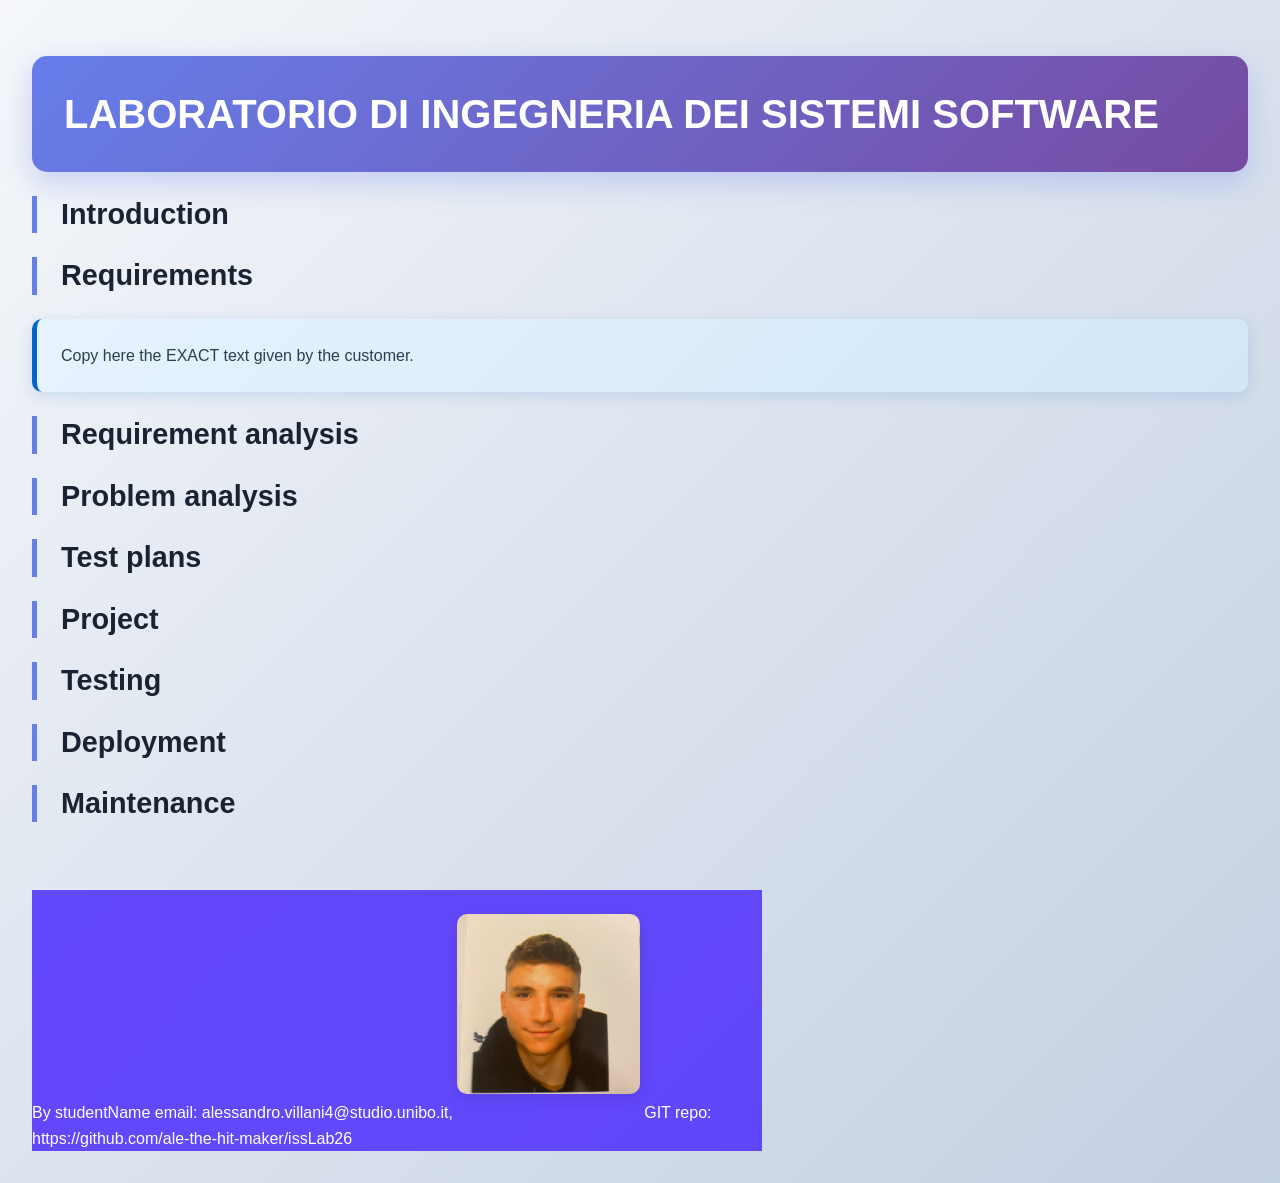
==== docs/sprint1.html @ 30f821bf "aggiunto file di stile css per pagine index.html sprint1.html e sprint2.html" ====
<!DOCTYPE html>
<html lang="en">
<head>
    <meta charset="UTF-8">
    <meta name="viewport" content="width=device-width, initial-scale=1.0">
    <title>Sprint 1</title>
<link rel="stylesheet" type="text/css" href="./css/styles.css">
</head>
    
 
   
</head>
	
		
  


   
<title>TemplateToFill</title></head>
    
<!--
	<body onload="loadNav();">
		<div id="openButton" class="openButton" onclick="openNav(true)">&#9776; Menu</div>
		<div id="sidenav" class="sidenav">
			<a class="closeButton" href="javascript:void(0)" onclick="closeNav(true)">&times;</a>
			<a href=".README.html">ReadMe</a>
			<a class="sprint" href="../../../Sprint0/Codice/userDocs/Cold%20Storage%20Service%20-%20Natali%20V3.html">Sprint0</a>
			<a class="sprint" href="../../../Sprint1.0/Codice/userDocs/Sprint%201.0%20-%20V3.html">Sprint1.0</a>
			<a class="sprint" href="../../../Sprint1.1/Codice/userDocs/Sprint%201.1%20-%20V3.html">Sprint1.1</a>
			<a id="currentSprint" class="sprint" href="#">&#8211;&#8212; Sprint2 &#8212;&#8211;</a>
			<div class="sidenavSection">
				<a href="#Goal Sprint 2">Goal Sprint 2</a>
				<a href="#Requisiti">Requisiti</a>
				<a href="#Analisi dei Requisiti">Analisi dei Requisiti</a>
				<a href="#Analisi del Problema">Analisi del Problema</a>
				<a href="#Test Plan">Test Plan</a>
				<a href="#Progettazione">Progettazione</a>
				<a href="#Deployment">Deployment</a>
			</div>
			<p class="separator">&mdash;&mdash;&mdash;&ndash;&ndash;&mdash;&mdash;&mdash;</p>
			<a class="sprint" href="../../../Sprint3/Codice/userDoc/Sprint%203.html">Sprint3</a>
			<bottom-spacer/>
		</div>
-->
<body>
<div id="top">
<h1>LABORATORIO DI INGEGNERIA DEI SISTEMI SOFTWARE <font size="5"></font> </h1>
</div>  

<div class="body"> 
<h2>Introduction</h2>
 
 
<h2>Requirements</h2>

 
<div class="remark">
Copy here the EXACT text given by the customer.
</div>

 

<h2>Requirement analysis</h2>
 

 

<h2>Problem analysis</h2>
 

<h2>Test plans</h2> 


<h2>Project</h2> 
 
 

<h2>Testing</h2> 
 

<h2>Deployment</h2> 

 
<h2>Maintenance</h2> 
 
<!-- USEFUL
<table style="width:100%" border="1">
<tr>
<td style="width:50%">
</td>
<td></td>
</tr>
</table>
-->
	      	
<br/><br/> 	
</div>  

<div style="background-color:rgba(86, 56, 253, 0.9); width:60%;text-align:left;color:white">
By studentName email: alessandro.villani4@studio.unibo.it, 
<!-- <img src="./img/mbot-S.jpg" alt="mbot" width="15%" height="15%"> -->
<img src="../img/AlessandroVillani.jpg" alt="emiglio" width="25%" height="25%">
GIT repo: https://github.com/ale-the-hit-maker/issLab26 
</div> 
</body>
</html>
---- docs/css/styles.css ----
* {
    margin: 0;
    padding: 0;
    box-sizing: border-box;
}

body {
    font-family: -apple-system, BlinkMacSystemFont, 'Segoe UI', Roboto, 'Helvetica Neue', Arial, sans-serif;
    line-height: 1.6;
    color: #2c3e50;
    background: linear-gradient(135deg, #f5f7fa 0%, #c3cfe2 100%);
    min-height: 100vh;
    padding: 2rem;
}

p {
    font-size: 1rem;
    margin-bottom: 1.5rem;
}

a, a:visited, a:active, a:link {
    color: #0066cc;
    text-decoration: none;
    border-bottom: 2px solid transparent;
    transition: all 0.3s ease;
}

a:hover {
    color: #0052a3;
    border-bottom-color: #0066cc;
    background-color: transparent;
}

hr {
    clear: both;
    height: 2px;
    background: linear-gradient(90deg, transparent, #ddd, transparent);
    border: none;
    margin: 2rem 0;
}

h1, h2, h3, h4, h5, h6 {
    color: #1a2332;
    margin-bottom: 1rem;
    margin-top: 1.5rem;
    font-weight: 600;
    line-height: 1.3;
}

h1 {
    font-size: 2.5rem;
    background: linear-gradient(135deg, #667eea 0%, #764ba2 100%);
    color: white;
    padding: 2rem;
    border-radius: 15px;
    box-shadow: 0 10px 30px rgba(102, 126, 234, 0.3);
}

h2 {
    font-size: 1.8rem;
    border-left: 5px solid #667eea;
    padding-left: 1.5rem;
}

h3 {
    font-size: 1.4rem;
    color: #764ba2;
}

h4 {
    font-size: 1.1rem;
    background-color: #f0f4ff;
    padding: 0.5rem 1rem;
    border-radius: 8px;
}

h5 {
    font-size: 1rem;
    color: #555;
}

#i {
    color: #e74c3c;
    font-weight: bold;
}

tt {
    font-family: 'Monaco', 'Courier New', monospace;
    font-size: 0.9rem;
    color: #27ae60;
    background-color: #f4f4f4;
    padding: 2px 6px;
    border-radius: 4px;
}

em {
    font-family: 'Monaco', 'Courier New', monospace;
    font-size: 0.9rem;
    font-weight: bold;
    color: #2980b9;
    border-left: 3px solid #3498db;
    padding-left: 0.5rem;
}

bc {
    font-weight: bold;
    color: #c0392b;
    background-color: #fdeaea;
    padding: 2px 6px;
    border-radius: 4px;
    font-size: 0.95rem;
}

ks {
    font-weight: bold;
    color: #2c3e50;
    font-size: 0.95rem;
}

kc {
    font-weight: bold;
    color: #27ae60;
    font-size: 0.95rem;
}

pre {
    font-family: 'Monaco', 'Courier New', monospace;
    font-size: 0.9rem;
    background-color: #2c3e50;
    color: #ecf0f1;
    border-radius: 8px;
    padding: 1.5rem;
    overflow-x: auto;
    box-shadow: inset 0 2px 8px rgba(0, 0, 0, 0.3);
    margin: 1rem 0;
    line-height: 1.5;
}

m {
    font-family: 'Monaco', 'Courier New', monospace;
    line-height: 1.4;
    font-size: 0.9rem;
    color: #666;
}

div.body {
    font-size: 1rem;
}

k {
    color: #e74c3c;
    font-weight: bold;
    font-size: 0.95rem;
}

div.req {
    background: linear-gradient(135deg, #d4edda 0%, #c3e6cb 100%);
    font-size: 1rem;
    border-left: 5px solid #28a745;
    padding: 1.5rem;
    margin: 1.5rem 0;
    border-radius: 10px;
    box-shadow: 0 4px 15px rgba(40, 167, 69, 0.15);
}

div.remark {
    background: linear-gradient(135deg, #e7f3ff 0%, #d1e7f7 100%);
    border-left: 5px solid #0066cc;
    padding: 1.5rem;
    margin: 1.5rem 0;
    border-radius: 10px;
    box-shadow: 0 4px 15px rgba(0, 102, 204, 0.15);
}

table, th, td {
    border-collapse: collapse;
}

table {
    width: 100%;
    margin: 1.5rem 0;
    border-radius: 10px;
    overflow: hidden;
    box-shadow: 0 4px 15px rgba(0, 0, 0, 0.1);
}

th {
    background: linear-gradient(135deg, #667eea 0%, #764ba2 100%);
    color: white;
    padding: 1rem;
    font-weight: 600;
    text-align: left;
}

td {
    padding: 1rem;
    border-bottom: 1px solid #ecf0f1;
}

tr:hover {
    background-color: #f8f9fa;
}

tr:last-child td {
    border-bottom: none;
}

ol, ul {
    margin-left: 2rem;
    margin-bottom: 1.5rem;
}

li {
    margin-bottom: 0.5rem;
    line-height: 1.8;
}

img {
    border-radius: 10px;
    box-shadow: 0 4px 15px rgba(0, 0, 0, 0.1);
    max-width: 100%;
    height: auto;
    margin: 1.5rem 0;
}

div.wrapdesc {
    max-width: 1000px;
    margin: 0 auto;
    background: white;
    padding: 2rem;
    border-radius: 15px;
    box-shadow: 0 10px 40px rgba(0, 0, 0, 0.1);
}

div.imagedesc {
    max-width: 900px;
    margin: 1.5rem auto;
    text-align: center;
}

@media (max-width: 768px) {
    body {
        padding: 1rem;
    }

    h1 {
        font-size: 1.8rem;
        padding: 1.5rem;
    }

    h2 {
        font-size: 1.4rem;
    }

    div.wrapdesc {
        padding: 1rem;
    }

    table {
        font-size: 0.9rem;
    }

    th, td {
        padding: 0.75rem;
    }
}
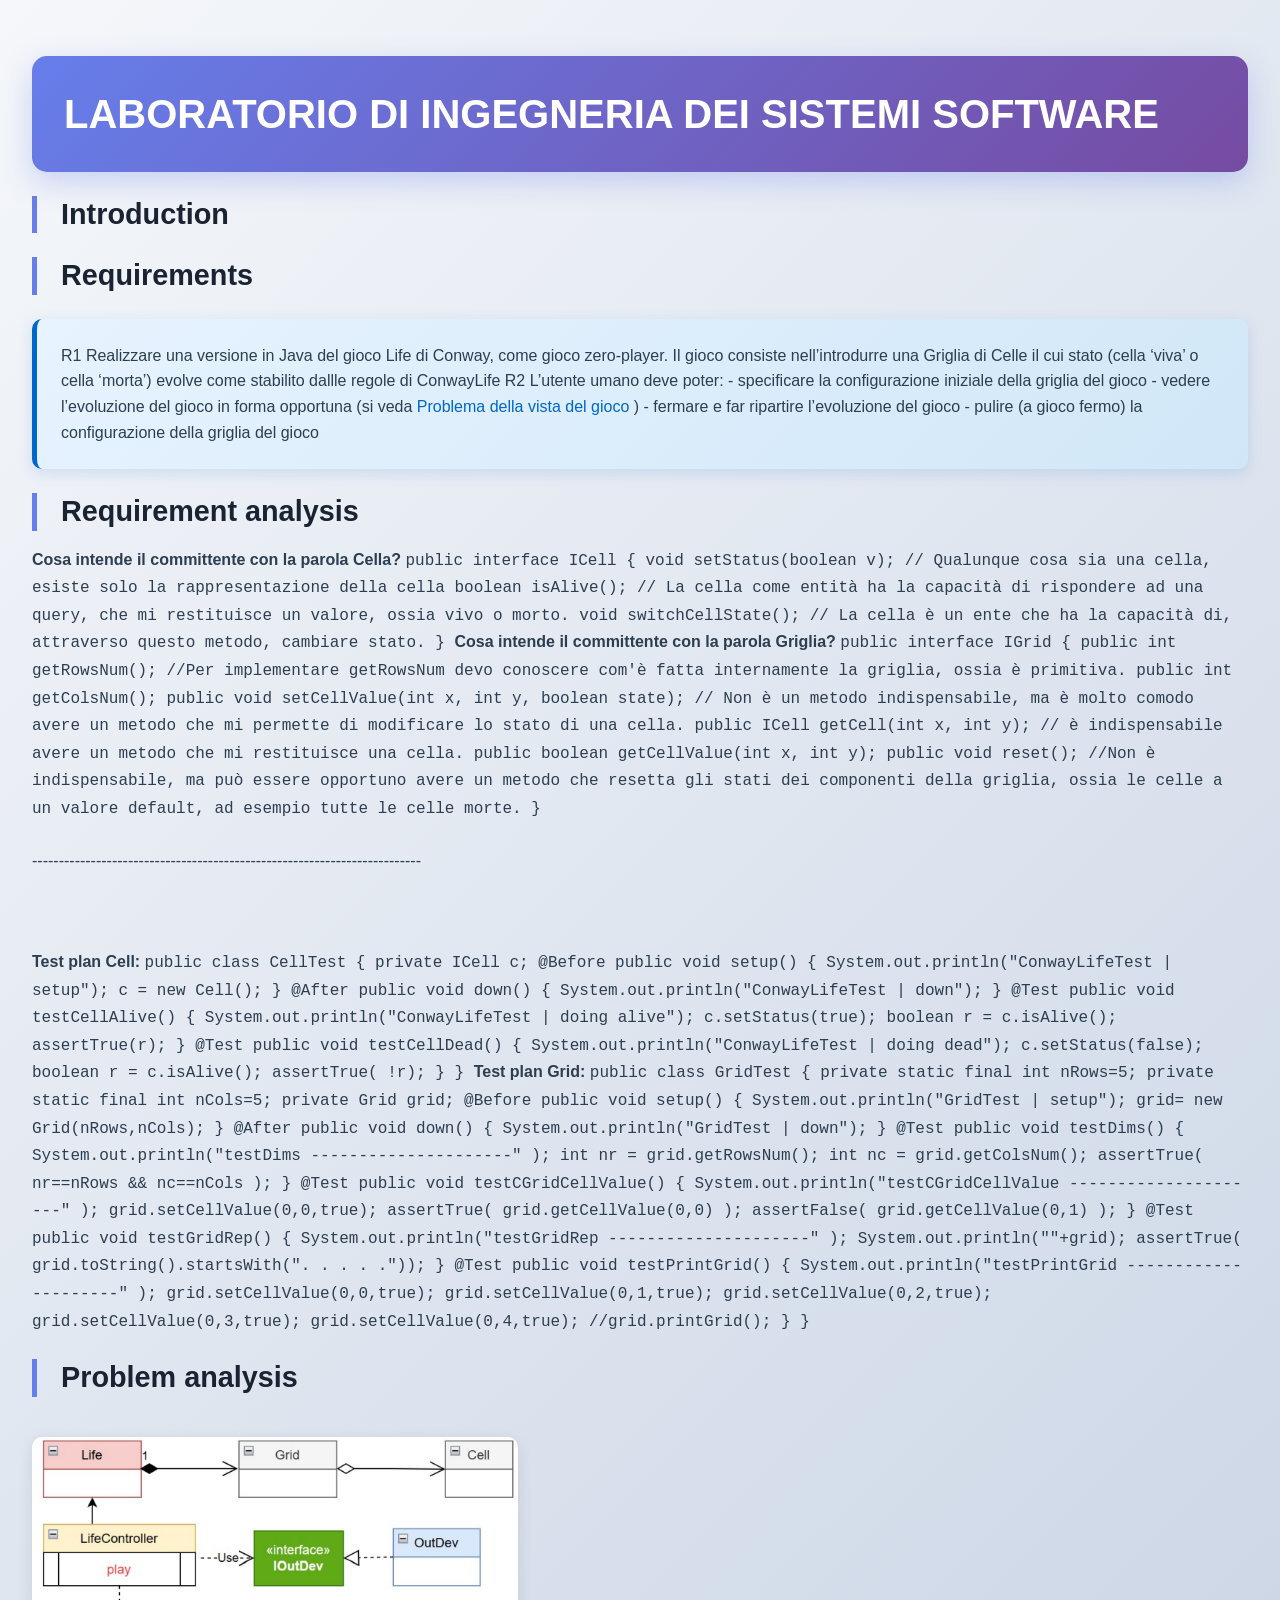
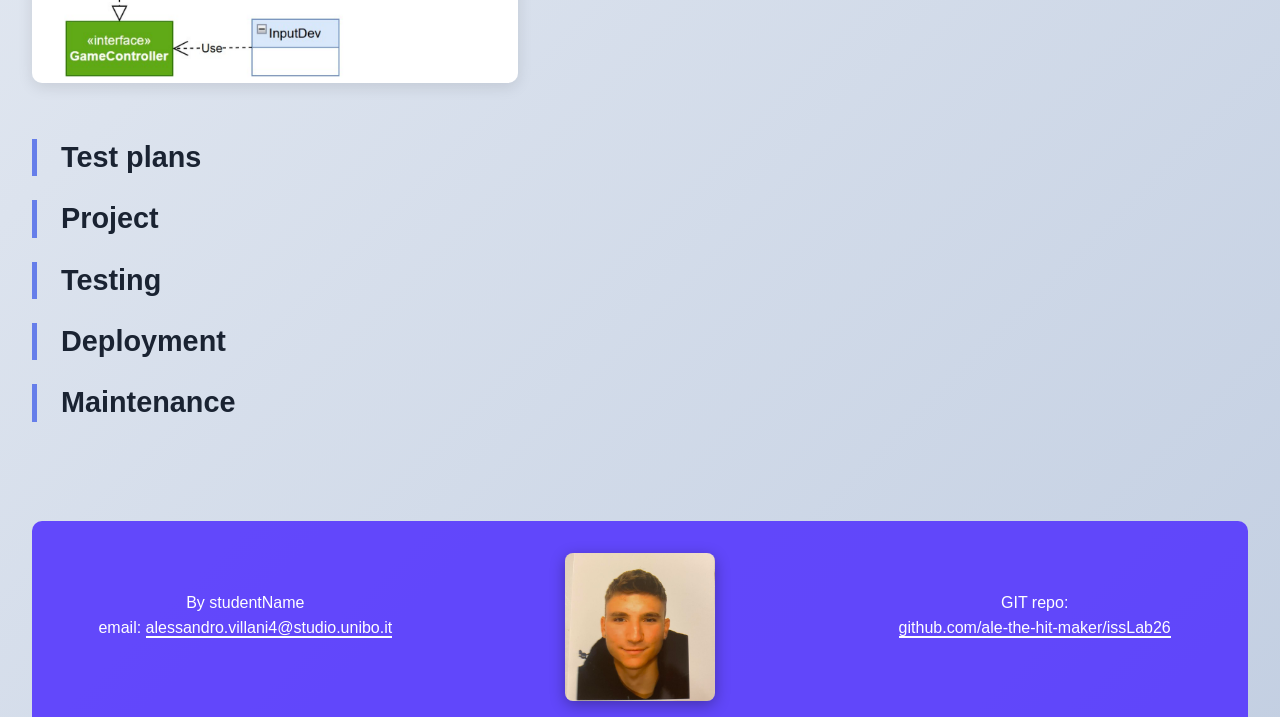
==== commit b2d2f274: "aggiornato file sprint1.html con analisi dei requisiti e analisi del problema" ====
--- a/docs/sprint1.html
+++ b/docs/sprint1.html
@@ -55,20 +55,144 @@
 
  
 <div class="remark">
-Copy here the EXACT text given by the customer.
+R1  Realizzare una versione in Java del gioco Life di Conway, come gioco zero-player. 
+    Il gioco consiste nell’introdurre una Griglia di Celle il cui stato (cella ‘viva’ o cella ‘morta’) 
+    evolve come stabilito dallle regole di ConwayLife
+
+R2  L’utente umano deve poter:
+     - specificare la configurazione iniziale della griglia del gioco    
+     - vedere l’evoluzione del gioco in forma opportuna 
+        (si veda <a href='https://anatali.github.io/issLab2026/_static/docs/Protobook.pdf#section.6.3'>Problema della vista del gioco</a> )
+     - fermare e far ripartire l’evoluzione del gioco
+     - pulire (a gioco fermo) la configurazione della griglia del gioco
 </div>
 
  
 
 <h2>Requirement analysis</h2>
  
-
+<b>Cosa intende il committente con la parola Cella?</b>
+<code>
+public interface ICell {
+    void setStatus(boolean v); <span class="comment">// Qualunque cosa sia una cella, esiste solo la rappresentazione della cella</span>
+    boolean isAlive(); <span class="comment">// La cella come entità ha la capacità di rispondere ad una query, che mi restituisce un valore, ossia vivo o morto.</span>
+    void switchCellState(); <span class="comment">// La cella è un ente che ha la capacità di, attraverso questo metodo, cambiare stato.</span>
+}
+</code>
+<b>Cosa intende il committente con la parola Griglia?</b>
+<code>
+public interface IGrid {
+      public int getRowsNum(); <span class="comment">//Per implementare getRowsNum devo conoscere com'è fatta internamente la griglia, ossia è primitiva.</span>
+      public int getColsNum();
+      public void setCellValue(int x, int y, boolean state); <span class="comment">// Non è un metodo indispensabile, ma è molto comodo avere un metodo che mi permette di modificare lo stato di una cella.</span>
+      public ICell getCell(int x, int y); <span class="comment">// è indispensabile avere un metodo che mi restituisce una cella.</span>
+      public boolean getCellValue(int x, int y);
+      public void reset(); <span class="comment">//Non è indispensabile, ma può essere opportuno avere un metodo che resetta gli stati dei componenti della griglia, ossia le celle a un valore default, ad esempio tutte le celle morte.</span>
+}
+</code>
+
+<br><br>
+<p>-------------------------------------------------------------------------</p>
+<br><br>
+
+<b>
+Test plan Cell:
+</b>
+<code>
+public class CellTest {
+private ICell c;
+
+    @Before
+    public void setup() {
+        System.out.println("ConwayLifeTest | setup");   
+        c = new Cell();
+    }
+    @After
+    public void down() {
+        System.out.println("ConwayLifeTest | down");
+    }
+    
+    @Test
+    public void testCellAlive() {
+        System.out.println("ConwayLifeTest | doing alive");
+        c.setStatus(true);
+        boolean r = c.isAlive();
+        assertTrue(r);
+        
+    }
+    
+    @Test
+    public void testCellDead() {
+        System.out.println("ConwayLifeTest | doing dead");
+        c.setStatus(false);
+        boolean r = c.isAlive();
+        assertTrue( !r);
+    }   
+}
+
+</code>
+
+<b>
+Test plan Grid:
+</b>
+<code>
+    public class GridTest {
+    private static final int nRows=5;
+    private static final int nCols=5;
+    
+private Grid grid;
+
+    @Before
+    public void setup() {
+        System.out.println("GridTest | setup"); 
+        grid= new Grid(nRows,nCols);
+    }
+    @After
+    public void down() {
+        System.out.println("GridTest | down");
+    }
+    
+    @Test
+    public void testDims() {
+        System.out.println("testDims ---------------------" );
+        int nr = grid.getRowsNum();
+        int nc = grid.getColsNum();
+        assertTrue( nr==nRows && nc==nCols );
+    }
+    @Test
+    public void testCGridCellValue() {
+        System.out.println("testCGridCellValue ---------------------" );
+        grid.setCellValue(0,0,true);
+        assertTrue(   grid.getCellValue(0,0) );
+        assertFalse(  grid.getCellValue(0,1) );
+    }
+    @Test
+    public void testGridRep() {
+        System.out.println("testGridRep ---------------------" );
+        System.out.println(""+grid);
+        assertTrue( grid.toString().startsWith(". . . . ."));
+    }
+    @Test
+    public void testPrintGrid() {
+        System.out.println("testPrintGrid ---------------------" );
+        grid.setCellValue(0,0,true);
+        grid.setCellValue(0,1,true);
+        grid.setCellValue(0,2,true);
+        grid.setCellValue(0,3,true);
+        grid.setCellValue(0,4,true);
+        <span class="comment">//grid.printGrid();</span>
+    }
+}
+
+</code>
  
 
 <h2>Problem analysis</h2>
  
+<img src="./img/AnalisiDelProblema.png" alt="Problem Analysis" width="40%" height="40%">
 
 <h2>Test plans</h2> 
+
 
 
 <h2>Project</h2> 
@@ -96,11 +220,16 @@
 <br/><br/> 	
 </div>  
 
-<div style="background-color:rgba(86, 56, 253, 0.9); width:60%;text-align:left;color:white">
-By studentName email: alessandro.villani4@studio.unibo.it, 
-<!-- <img src="./img/mbot-S.jpg" alt="mbot" width="15%" height="15%"> -->
-<img src="../img/AlessandroVillani.jpg" alt="emiglio" width="25%" height="25%">
-GIT repo: https://github.com/ale-the-hit-maker/issLab26 
-</div> 
+<div class="footer">
+    <div class="footer-left">
+        <p>By studentName<br>email: <a href="mailto:alessandro.villani4@studio.unibo.it">alessandro.villani4@studio.unibo.it</a></p>
+    </div>
+    <div class="footer-center">
+        <img src="./img/AlessandroVillani.jpg" alt="emiglio">
+    </div>
+    <div class="footer-right">
+        <p>GIT repo:<br><a href="https://github.com/ale-the-hit-maker/issLab26">github.com/ale-the-hit-maker/issLab26</a></p>
+    </div>
+</div>
 </body>
 </html>
--- a/docs/css/styles.css
+++ b/docs/css/styles.css
@@ -238,6 +238,61 @@
     text-align: center;
 }
 
+.footer {
+    background-color: rgba(86, 56, 253, 0.9);
+    color: white;
+    padding: 2rem;
+    margin-top: 2rem;
+    border-radius: 10px;
+    display: flex;
+    justify-content: space-between;
+    align-items: center;
+    gap: 2rem;
+    flex-wrap: wrap;
+}
+
+.footer-left, .footer-right {
+    flex: 1;
+    text-align: center;
+    min-width: 150px;
+}
+
+.footer-center {
+    flex: 1;
+    text-align: center;
+    display: flex;
+    justify-content: center;
+}
+
+.footer-center img {
+    max-width: 150px;
+    height: auto;
+    margin: 0;
+    box-shadow: 0 4px 15px rgba(0, 0, 0, 0.3);
+    border-radius: 8px;
+}
+
+.footer a {
+    color: white;
+    border-bottom-color: white;
+}
+
+.footer a:hover {
+    color: #e0e0e0;
+    border-bottom-color: white;
+}
+
+@media (max-width: 768px) {
+    .footer {
+        flex-direction: column;
+        text-align: center;
+    }
+
+    .footer-left, .footer-center, .footer-right {
+        flex: 1 1 100%;
+    }
+}
+
 @media (max-width: 768px) {
     body {
         padding: 1rem;
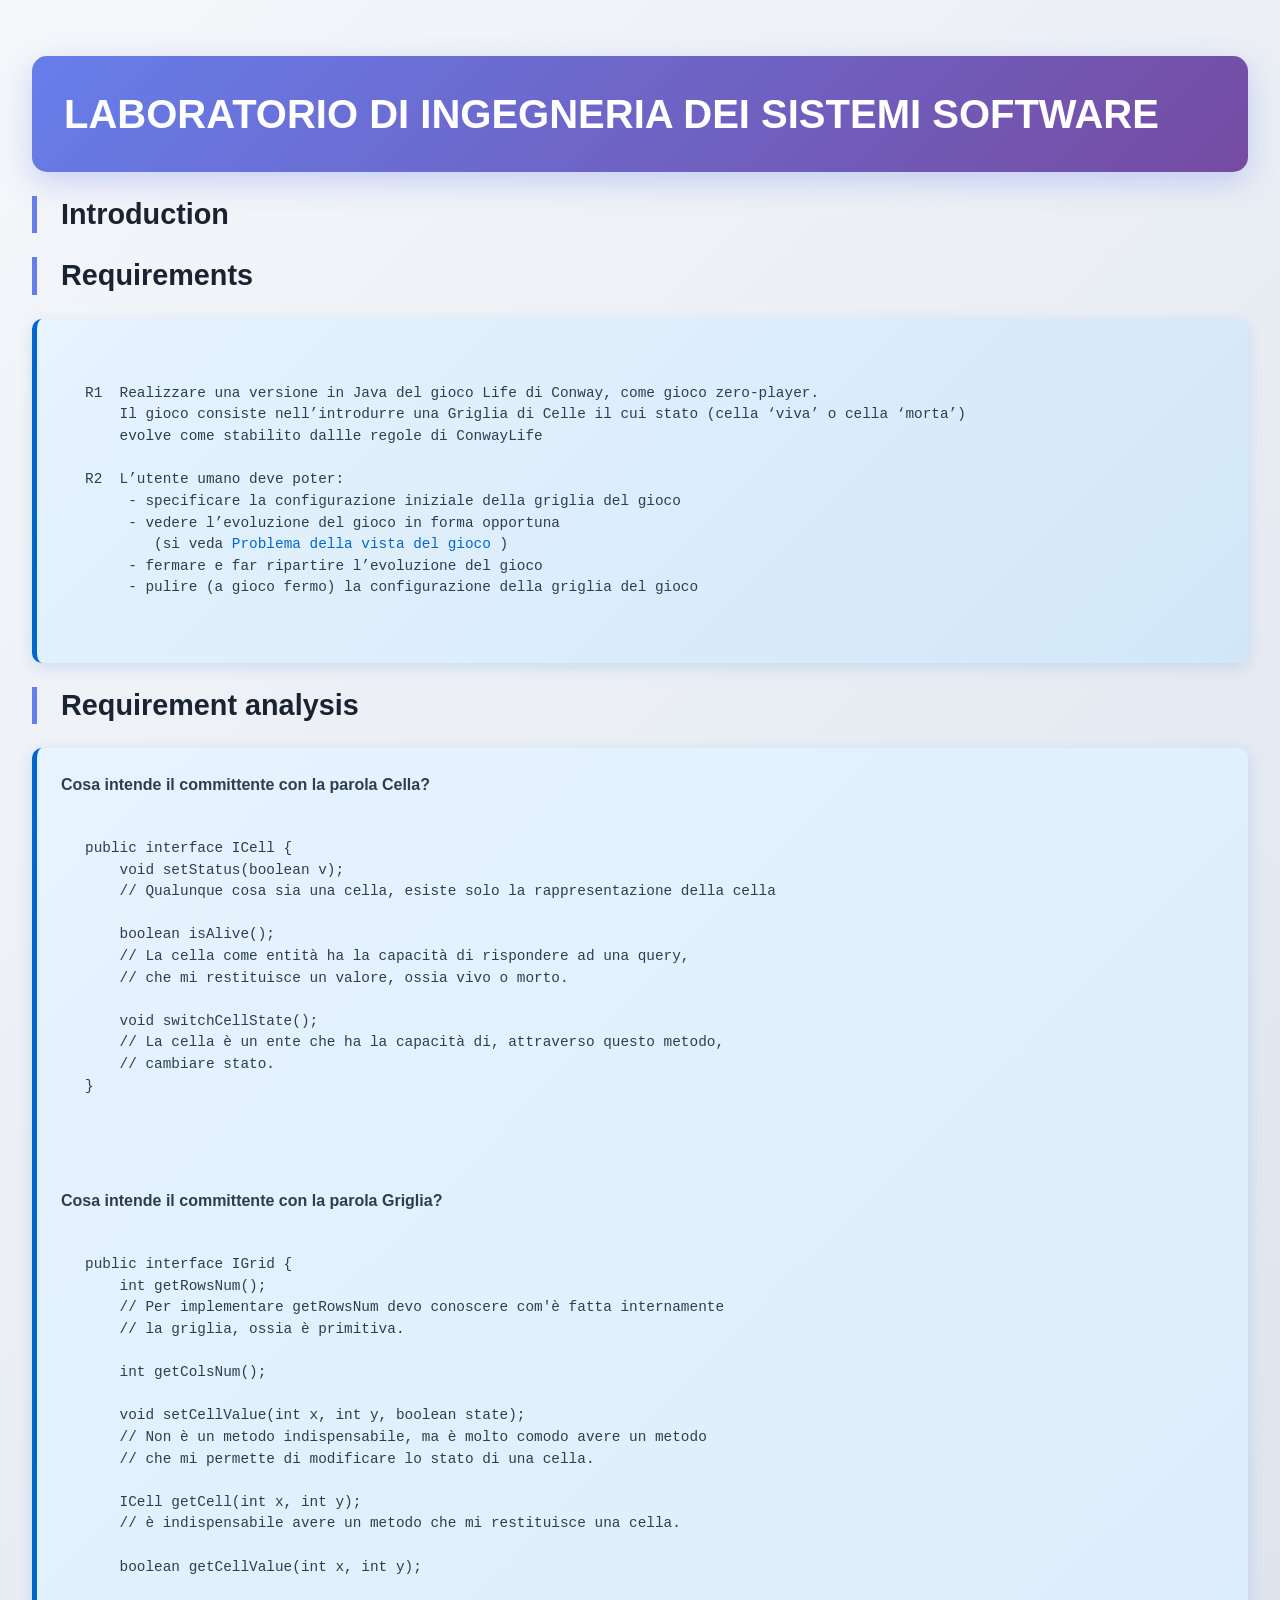
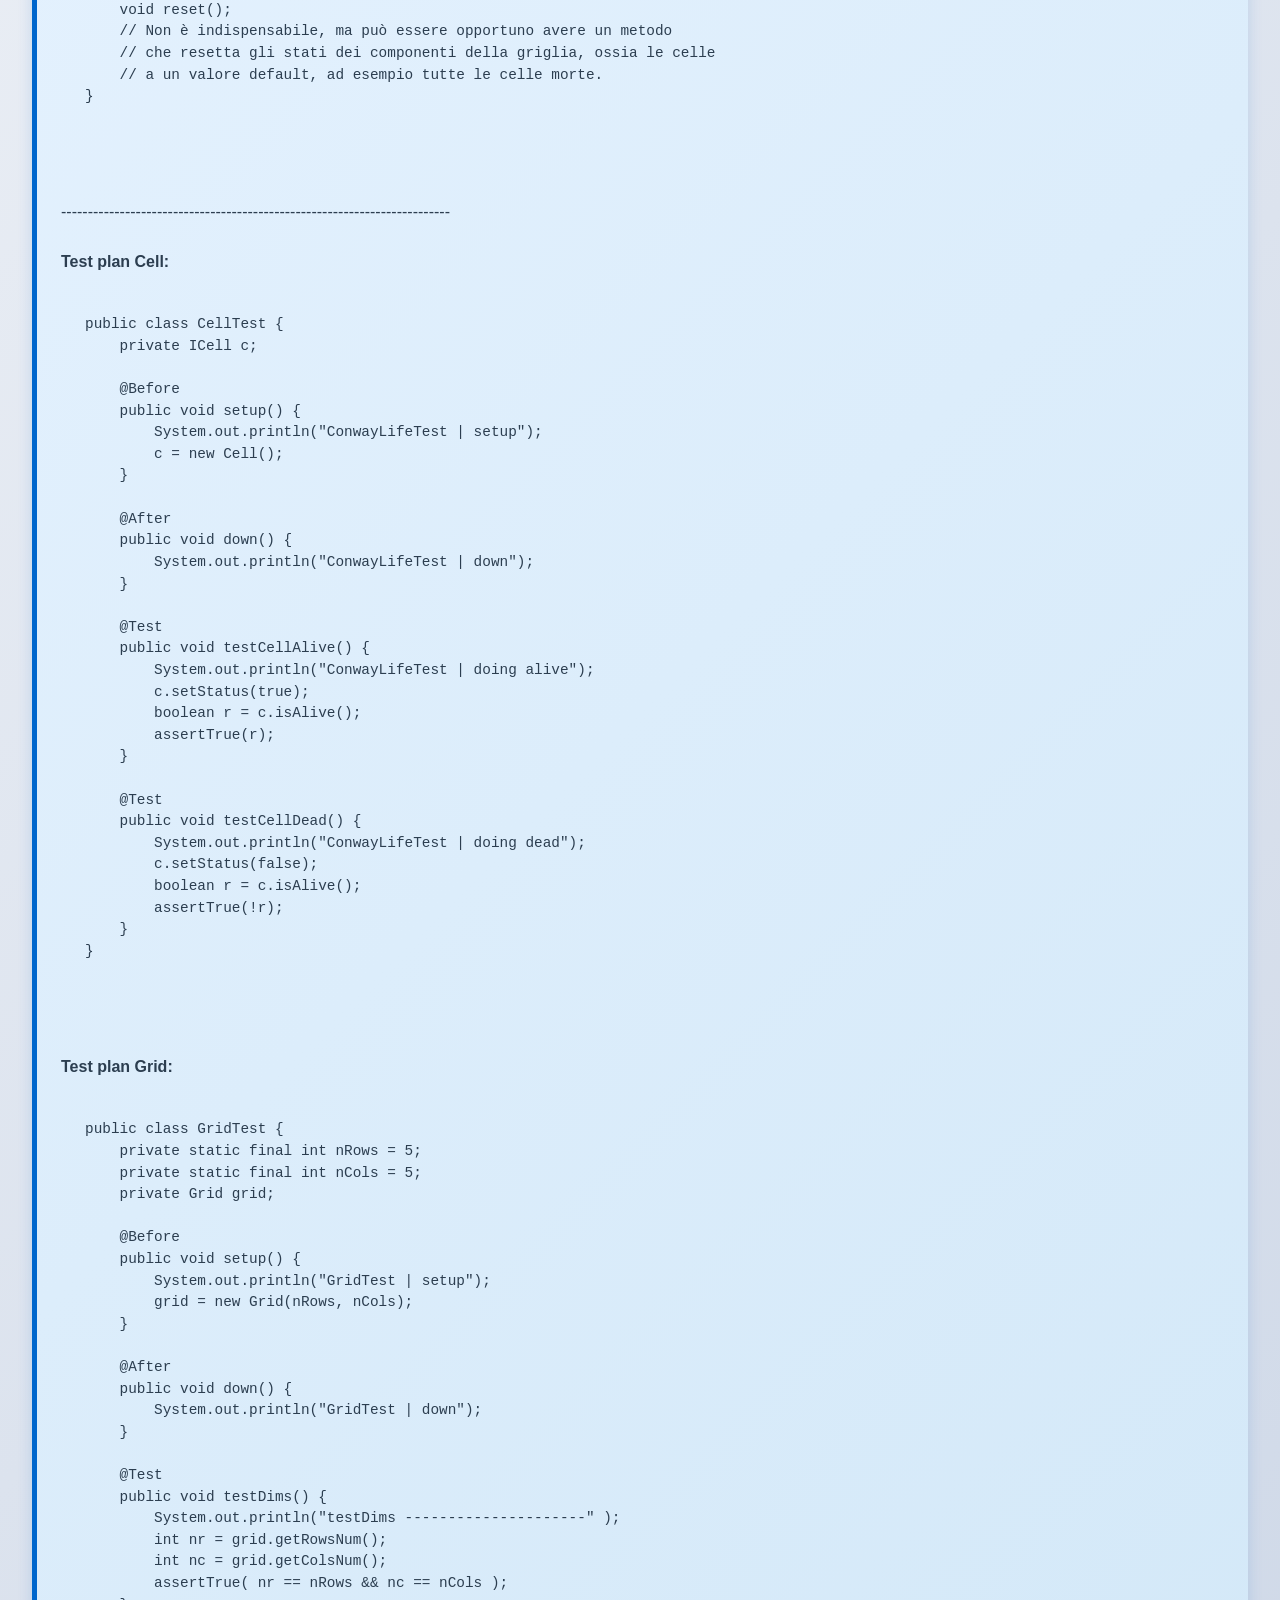
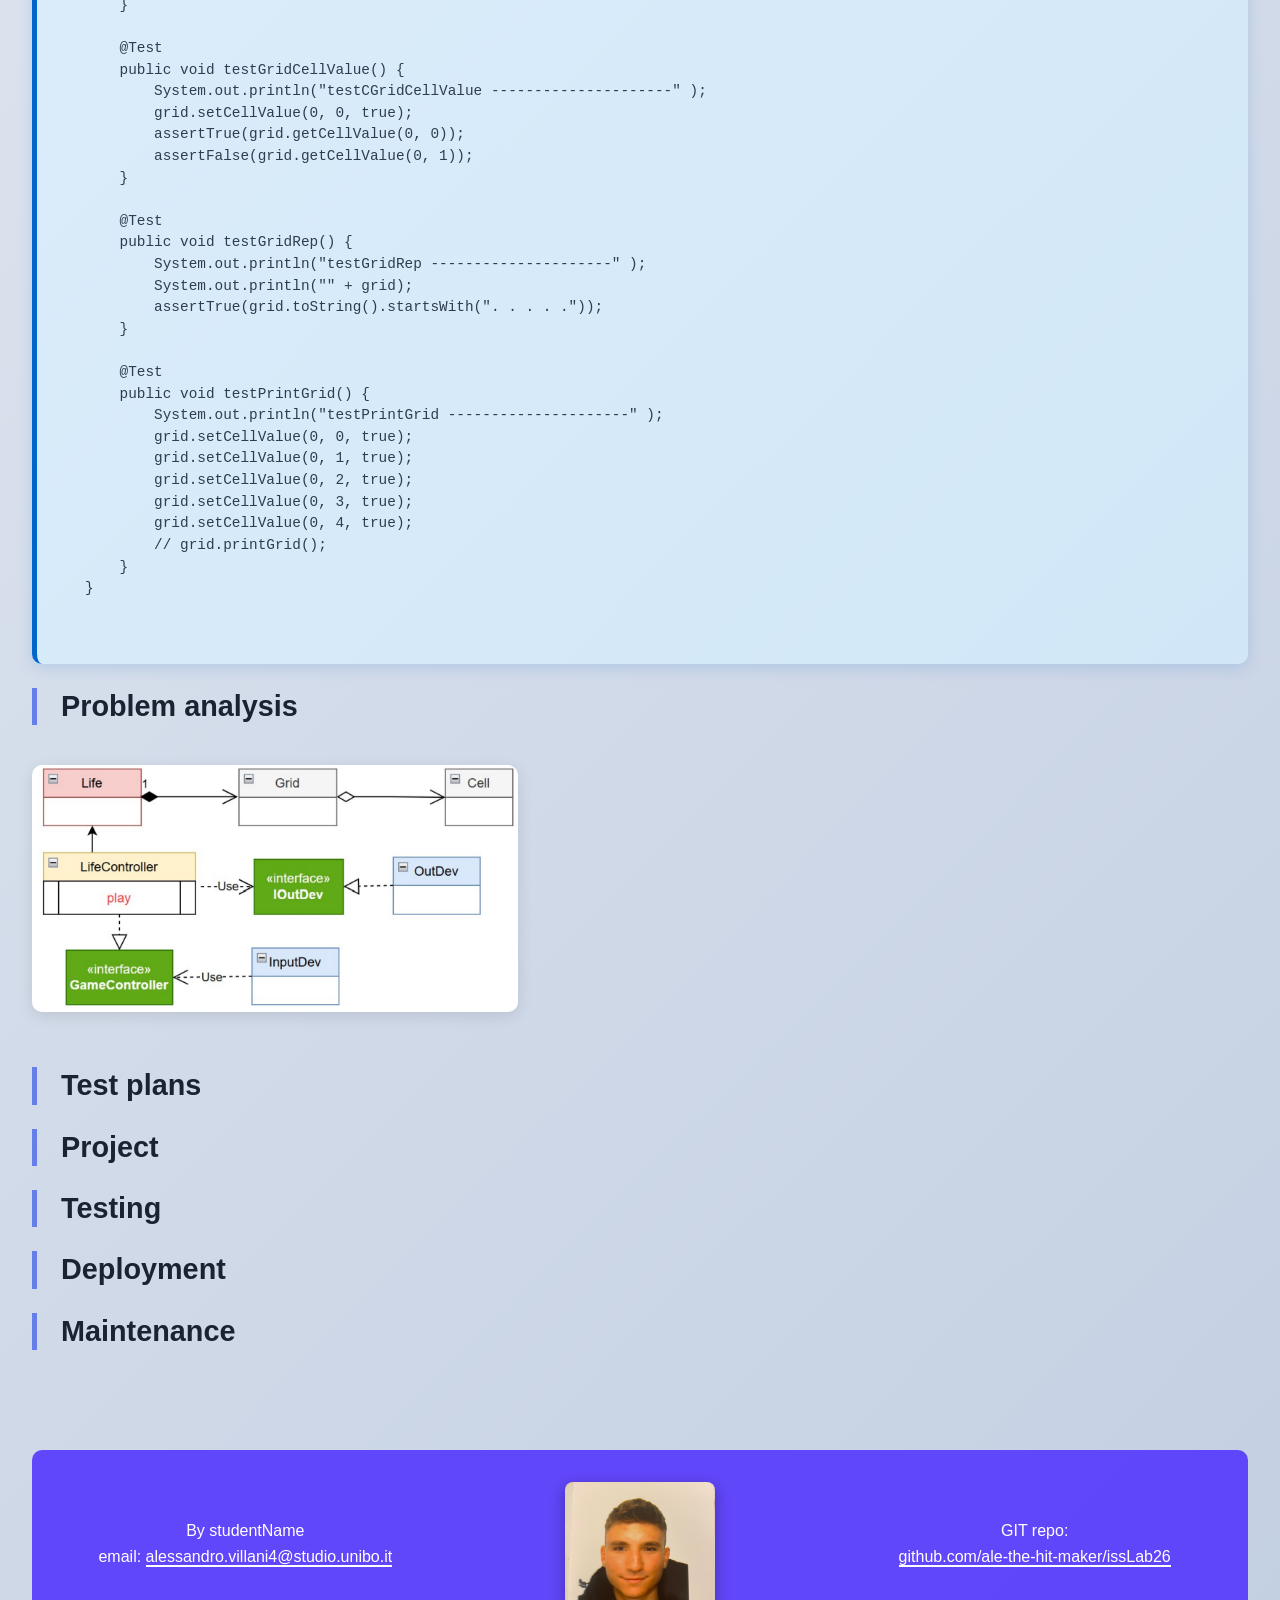
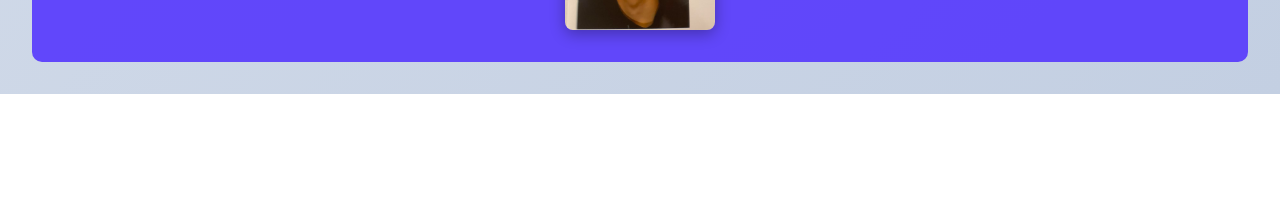
==== commit 20f63316: "aggiornato file css" ====
--- a/docs/sprint1.html
+++ b/docs/sprint1.html
@@ -55,6 +55,7 @@
 
  
 <div class="remark">
+<pre>
 R1  Realizzare una versione in Java del gioco Life di Conway, come gioco zero-player. 
     Il gioco consiste nell’introdurre una Griglia di Celle il cui stato (cella ‘viva’ o cella ‘morta’) 
     evolve come stabilito dallle regole di ConwayLife
@@ -65,48 +66,68 @@
         (si veda <a href='https://anatali.github.io/issLab2026/_static/docs/Protobook.pdf#section.6.3'>Problema della vista del gioco</a> )
      - fermare e far ripartire l’evoluzione del gioco
      - pulire (a gioco fermo) la configurazione della griglia del gioco
+</pre>
 </div>
 
  
 
 <h2>Requirement analysis</h2>
  
-<b>Cosa intende il committente con la parola Cella?</b>
-<code>
-public interface ICell {
-    void setStatus(boolean v); <span class="comment">// Qualunque cosa sia una cella, esiste solo la rappresentazione della cella</span>
-    boolean isAlive(); <span class="comment">// La cella come entità ha la capacità di rispondere ad una query, che mi restituisce un valore, ossia vivo o morto.</span>
-    void switchCellState(); <span class="comment">// La cella è un ente che ha la capacità di, attraverso questo metodo, cambiare stato.</span>
-}
-</code>
-<b>Cosa intende il committente con la parola Griglia?</b>
-<code>
-public interface IGrid {
-      public int getRowsNum(); <span class="comment">//Per implementare getRowsNum devo conoscere com'è fatta internamente la griglia, ossia è primitiva.</span>
-      public int getColsNum();
-      public void setCellValue(int x, int y, boolean state); <span class="comment">// Non è un metodo indispensabile, ma è molto comodo avere un metodo che mi permette di modificare lo stato di una cella.</span>
-      public ICell getCell(int x, int y); <span class="comment">// è indispensabile avere un metodo che mi restituisce una cella.</span>
-      public boolean getCellValue(int x, int y);
-      public void reset(); <span class="comment">//Non è indispensabile, ma può essere opportuno avere un metodo che resetta gli stati dei componenti della griglia, ossia le celle a un valore default, ad esempio tutte le celle morte.</span>
-}
-</code>
-
-<br><br>
-<p>-------------------------------------------------------------------------</p>
-<br><br>
-
-<b>
-Test plan Cell:
-</b>
-<code>
-public class CellTest {
-private ICell c;
+<div class="remark">
+
+	<b>Cosa intende il committente con la parola Cella?</b>
+	<br>
+	<pre><code>public interface ICell {
+    void setStatus(boolean v);
+    // Qualunque cosa sia una cella, esiste solo la rappresentazione della cella
+    
+    boolean isAlive();
+    // La cella come entità ha la capacità di rispondere ad una query,
+    // che mi restituisce un valore, ossia vivo o morto.
+    
+    void switchCellState();
+    // La cella è un ente che ha la capacità di, attraverso questo metodo,
+    // cambiare stato.
+}</code></pre>
+	<br><br>
+
+	<b>Cosa intende il committente con la parola Griglia?</b>
+	<br>
+	<pre><code>public interface IGrid {
+    int getRowsNum();
+    // Per implementare getRowsNum devo conoscere com'è fatta internamente
+    // la griglia, ossia è primitiva.
+    
+    int getColsNum();
+    
+    void setCellValue(int x, int y, boolean state);
+    // Non è un metodo indispensabile, ma è molto comodo avere un metodo
+    // che mi permette di modificare lo stato di una cella.
+    
+    ICell getCell(int x, int y);
+    // è indispensabile avere un metodo che mi restituisce una cella.
+    
+    boolean getCellValue(int x, int y);
+    
+    void reset();
+    // Non è indispensabile, ma può essere opportuno avere un metodo
+    // che resetta gli stati dei componenti della griglia, ossia le celle
+    // a un valore default, ad esempio tutte le celle morte.
+}</code></pre>
+
+	<br><br>
+	<p>-------------------------------------------------------------------------</p>
+	<b>Test plan Cell:</b>
+	<br>
+	<pre><code>public class CellTest {
+    private ICell c;
 
     @Before
     public void setup() {
         System.out.println("ConwayLifeTest | setup");   
         c = new Cell();
     }
+    
     @After
     public void down() {
         System.out.println("ConwayLifeTest | down");
@@ -118,7 +139,6 @@
         c.setStatus(true);
         boolean r = c.isAlive();
         assertTrue(r);
-        
     }
     
     @Test
@@ -126,27 +146,23 @@
         System.out.println("ConwayLifeTest | doing dead");
         c.setStatus(false);
         boolean r = c.isAlive();
-        assertTrue( !r);
+        assertTrue(!r);
     }   
-}
-
-</code>
-
-<b>
-Test plan Grid:
-</b>
-<code>
-    public class GridTest {
-    private static final int nRows=5;
-    private static final int nCols=5;
-    
-private Grid grid;
+}</code></pre>
+	<br><br>
+	<b>Test plan Grid:</b>
+	<br>
+	<pre><code>public class GridTest {
+    private static final int nRows = 5;
+    private static final int nCols = 5;
+    private Grid grid;
 
     @Before
     public void setup() {
         System.out.println("GridTest | setup"); 
-        grid= new Grid(nRows,nCols);
-    }
+        grid = new Grid(nRows, nCols);
+    }
+    
     @After
     public void down() {
         System.out.println("GridTest | down");
@@ -157,35 +173,36 @@
         System.out.println("testDims ---------------------" );
         int nr = grid.getRowsNum();
         int nc = grid.getColsNum();
-        assertTrue( nr==nRows && nc==nCols );
-    }
-    @Test
-    public void testCGridCellValue() {
+        assertTrue( nr == nRows && nc == nCols );
+    }
+    
+    @Test
+    public void testGridCellValue() {
         System.out.println("testCGridCellValue ---------------------" );
-        grid.setCellValue(0,0,true);
-        assertTrue(   grid.getCellValue(0,0) );
-        assertFalse(  grid.getCellValue(0,1) );
-    }
+        grid.setCellValue(0, 0, true);
+        assertTrue(grid.getCellValue(0, 0));
+        assertFalse(grid.getCellValue(0, 1));
+    }
+    
     @Test
     public void testGridRep() {
         System.out.println("testGridRep ---------------------" );
-        System.out.println(""+grid);
-        assertTrue( grid.toString().startsWith(". . . . ."));
-    }
+        System.out.println("" + grid);
+        assertTrue(grid.toString().startsWith(". . . . ."));
+    }
+    
     @Test
     public void testPrintGrid() {
         System.out.println("testPrintGrid ---------------------" );
-        grid.setCellValue(0,0,true);
-        grid.setCellValue(0,1,true);
-        grid.setCellValue(0,2,true);
-        grid.setCellValue(0,3,true);
-        grid.setCellValue(0,4,true);
-        <span class="comment">//grid.printGrid();</span>
-    }
-}
-
-</code>
- 
+        grid.setCellValue(0, 0, true);
+        grid.setCellValue(0, 1, true);
+        grid.setCellValue(0, 2, true);
+        grid.setCellValue(0, 3, true);
+        grid.setCellValue(0, 4, true);
+        // grid.printGrid();
+    }
+}</code></pre>
+</div>
 
 <h2>Problem analysis</h2>
  
--- a/docs/css/styles.css
+++ b/docs/css/styles.css
@@ -126,12 +126,11 @@
 pre {
     font-family: 'Monaco', 'Courier New', monospace;
     font-size: 0.9rem;
-    background-color: #2c3e50;
-    color: #ecf0f1;
+    background-color: transparent;
+    color: #2c3e50;
     border-radius: 8px;
     padding: 1.5rem;
     overflow-x: auto;
-    box-shadow: inset 0 2px 8px rgba(0, 0, 0, 0.3);
     margin: 1rem 0;
     line-height: 1.5;
 }
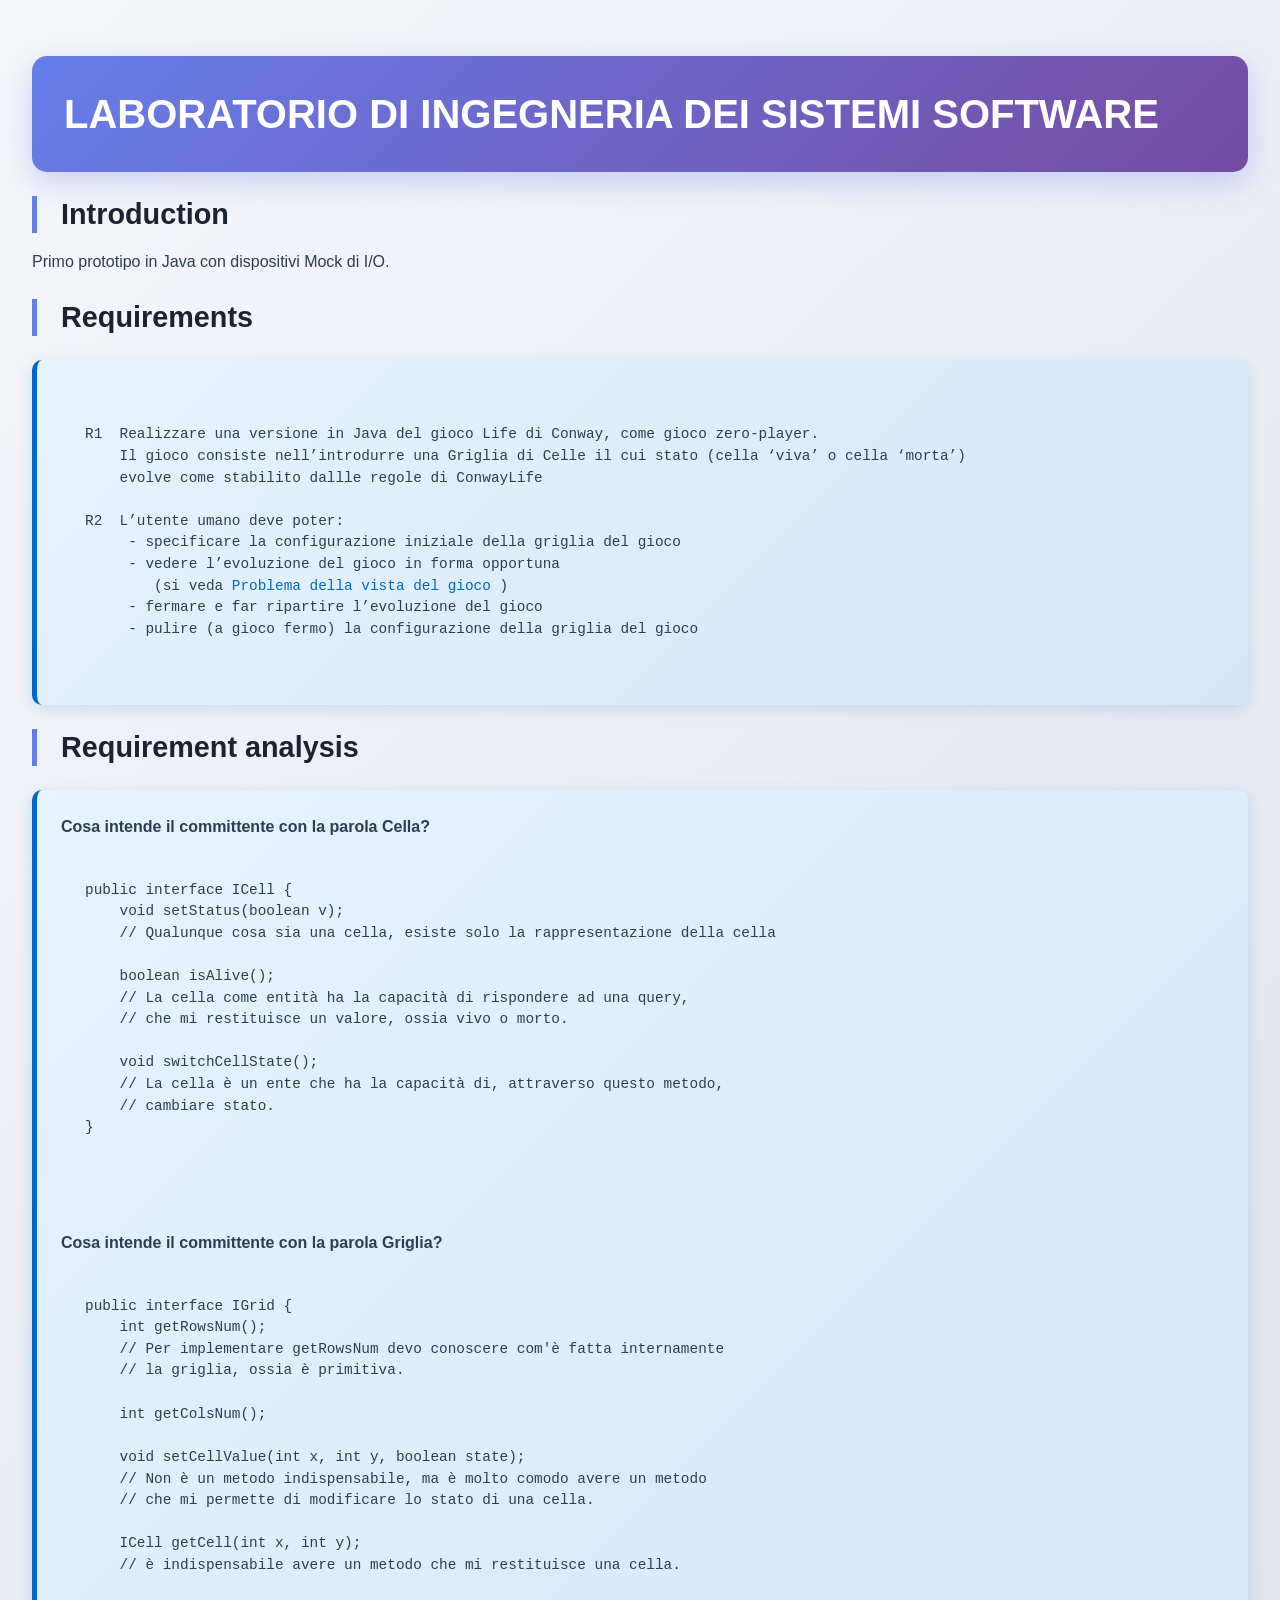
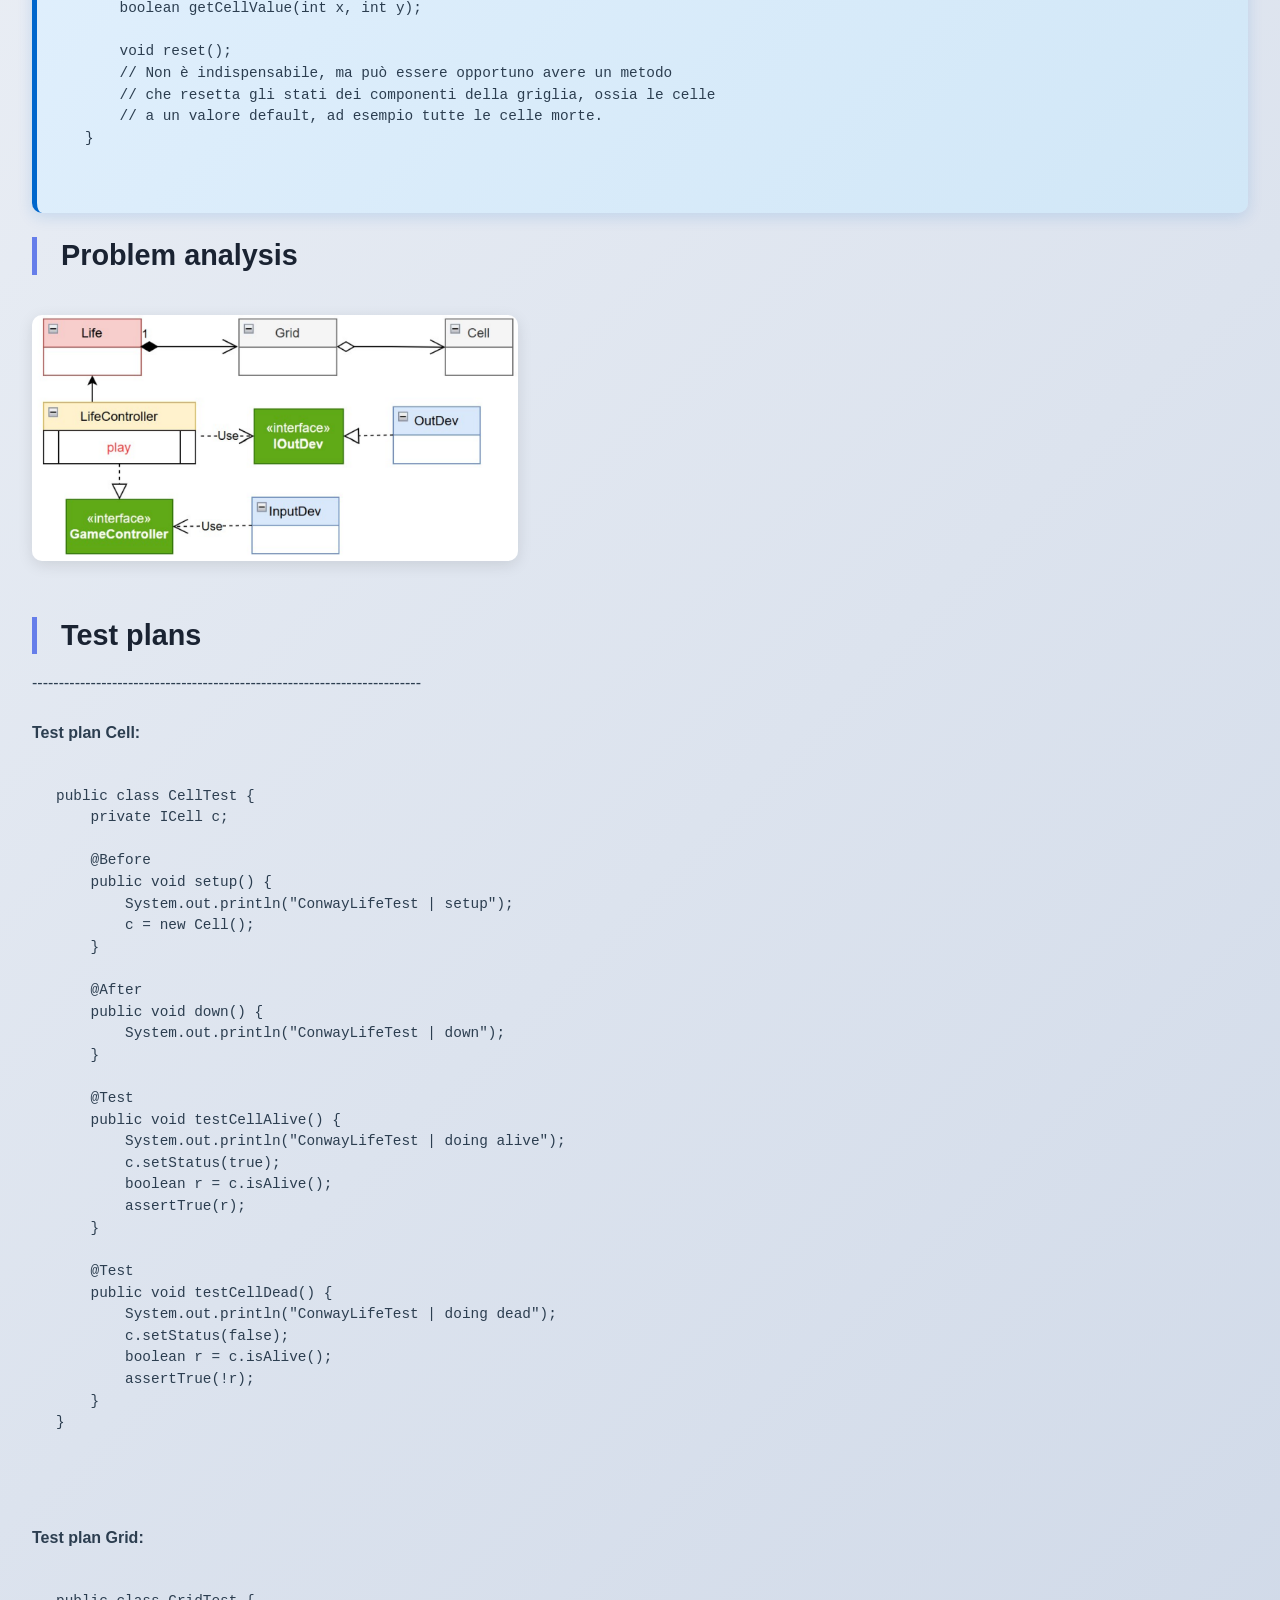
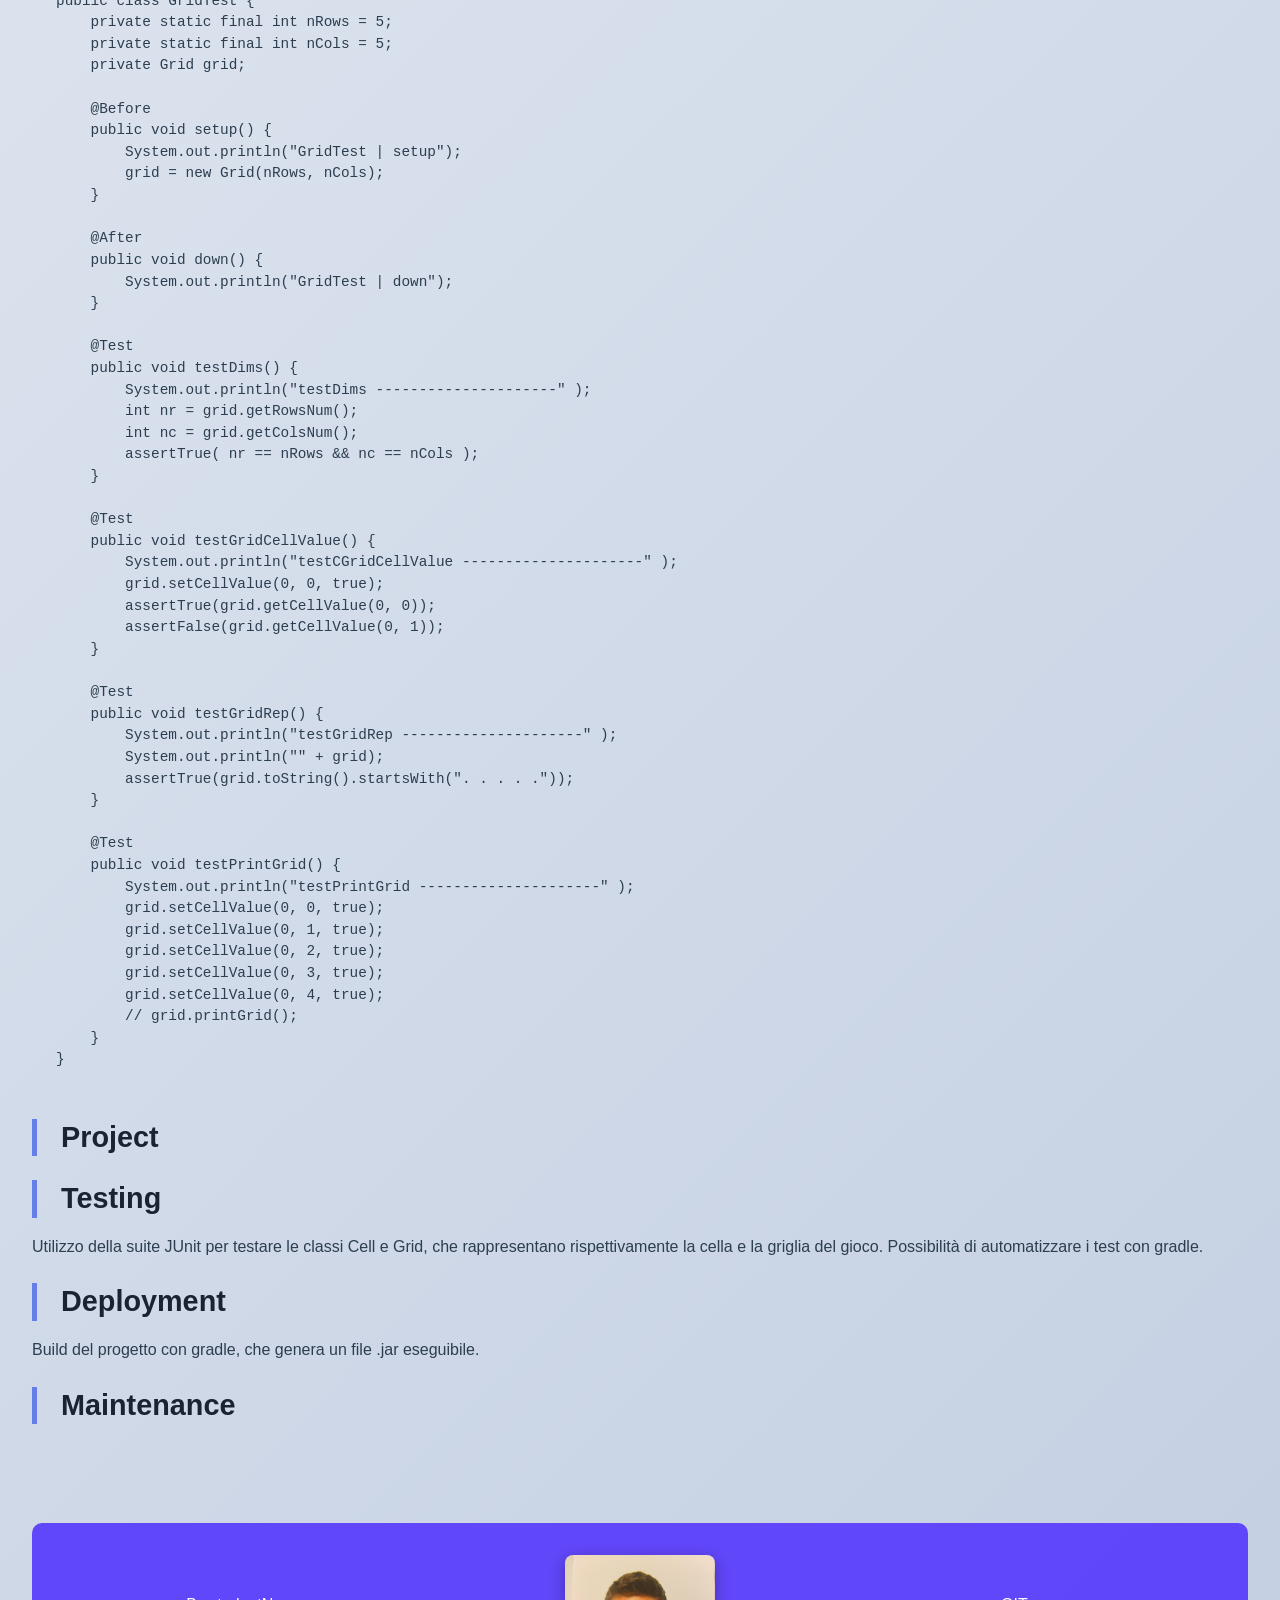
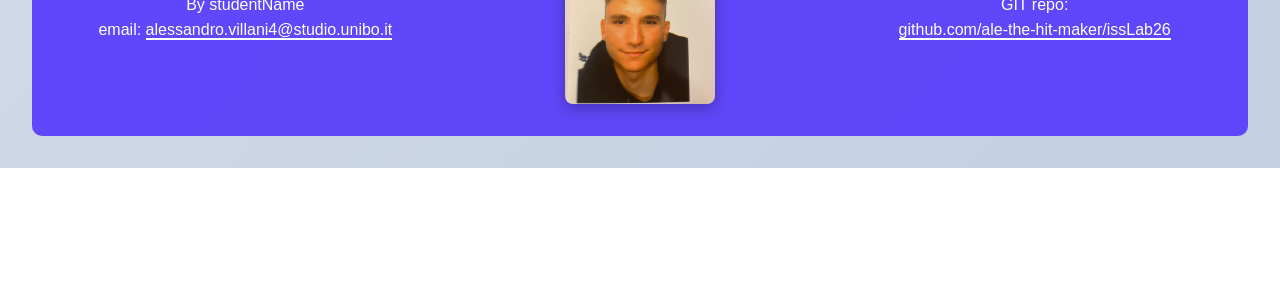
==== commit 4d8eb07e: "aggiornati file di sprint" ====
--- a/docs/sprint1.html
+++ b/docs/sprint1.html
@@ -49,8 +49,10 @@
 
 <div class="body"> 
 <h2>Introduction</h2>
- 
- 
+</pre>
+Primo prototipo in Java con dispositivi Mock di I/O.
+</pre>
+
 <h2>Requirements</h2>
 
  
@@ -114,8 +116,14 @@
     // che resetta gli stati dei componenti della griglia, ossia le celle
     // a un valore default, ad esempio tutte le celle morte.
 }</code></pre>
-
-	<br><br>
+</div>
+
+<h2>Problem analysis</h2>
+ 
+<img src="./img/AnalisiDelProblema.png" alt="Problem Analysis" width="40%" height="40%">
+
+<h2>Test plans</h2> 
+
 	<p>-------------------------------------------------------------------------</p>
 	<b>Test plan Cell:</b>
 	<br>
@@ -202,26 +210,22 @@
         // grid.printGrid();
     }
 }</code></pre>
-</div>
-
-<h2>Problem analysis</h2>
- 
-<img src="./img/AnalisiDelProblema.png" alt="Problem Analysis" width="40%" height="40%">
-
-<h2>Test plans</h2> 
-
-
 
 <h2>Project</h2> 
  
  
 
 <h2>Testing</h2> 
- 
+</pre>
+Utilizzo della suite JUnit per testare le classi Cell e Grid, che rappresentano rispettivamente la cella e la griglia del gioco.
+Possibilità di automatizzare i test con gradle. 
+</pre>
 
 <h2>Deployment</h2> 
-
- 
+</pre>
+Build del progetto con gradle, che genera un file .jar eseguibile.
+</pre>
+
 <h2>Maintenance</h2> 
  
 <!-- USEFUL
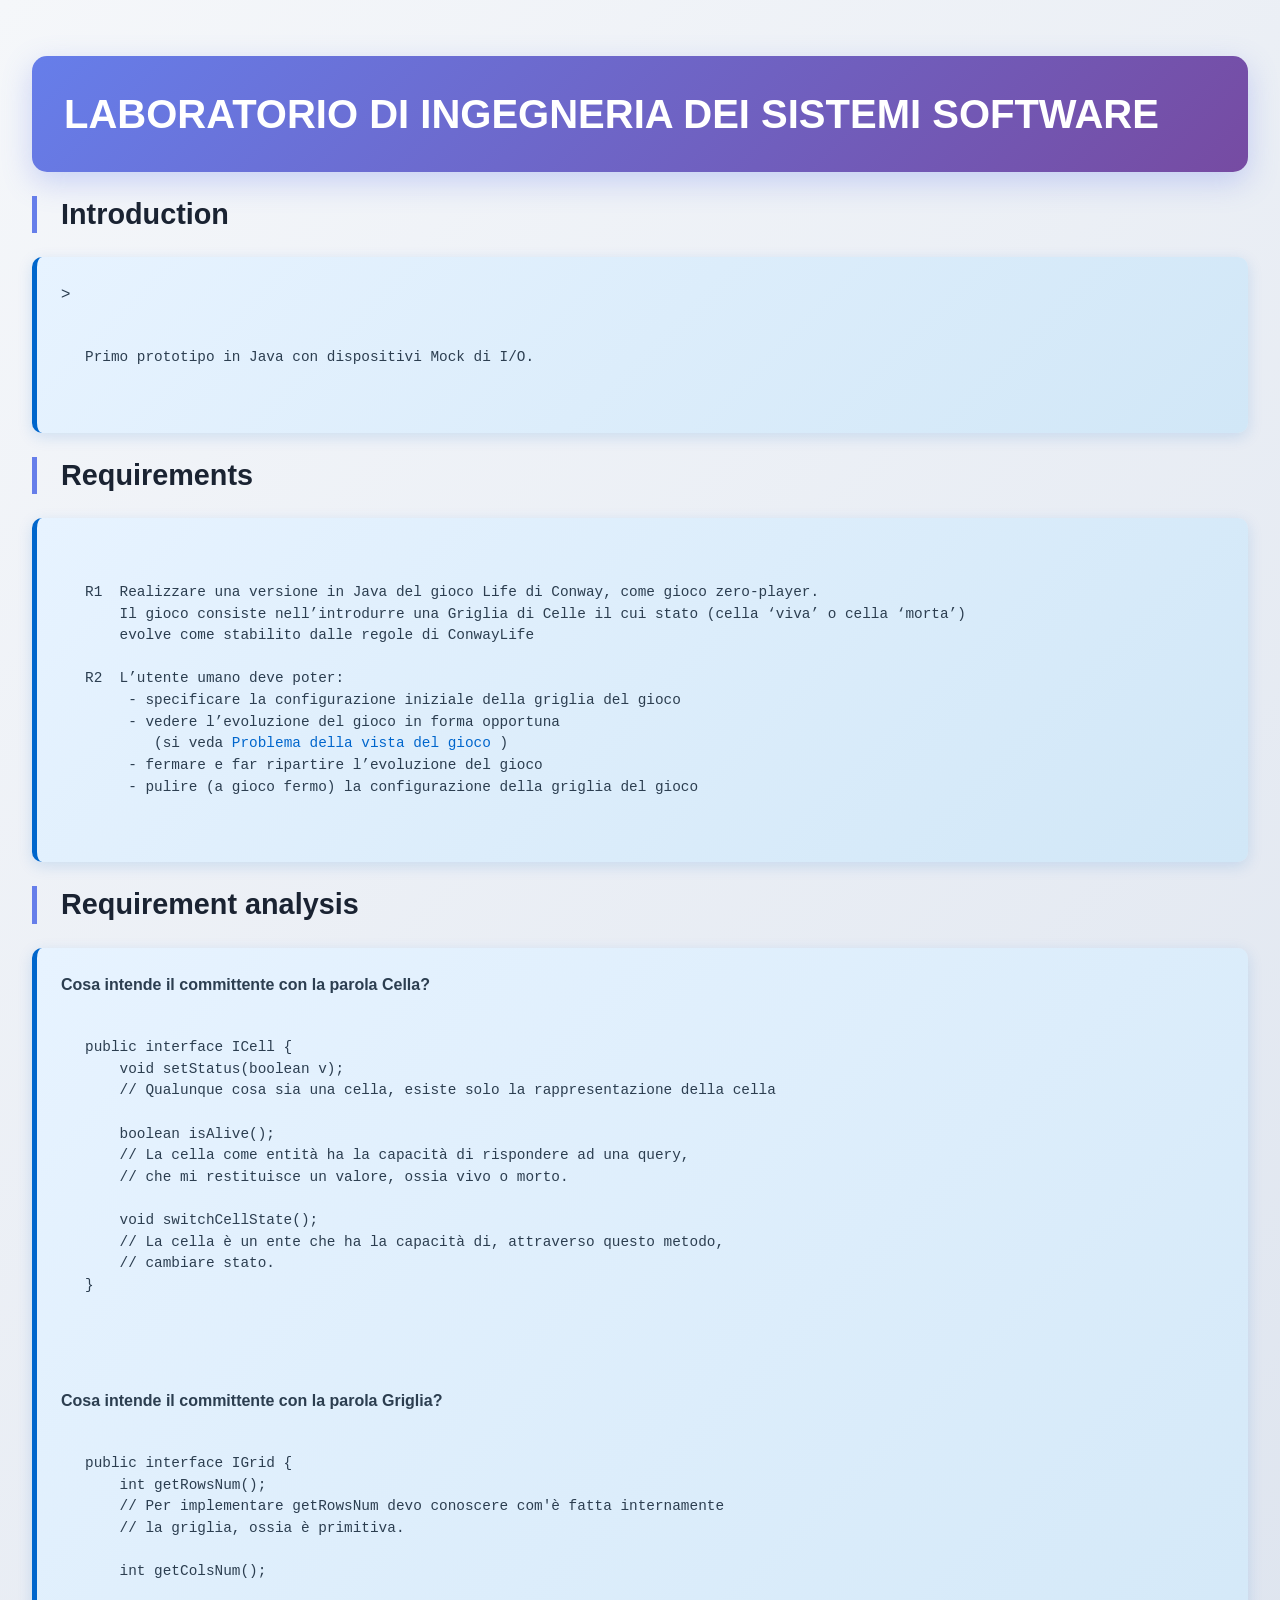
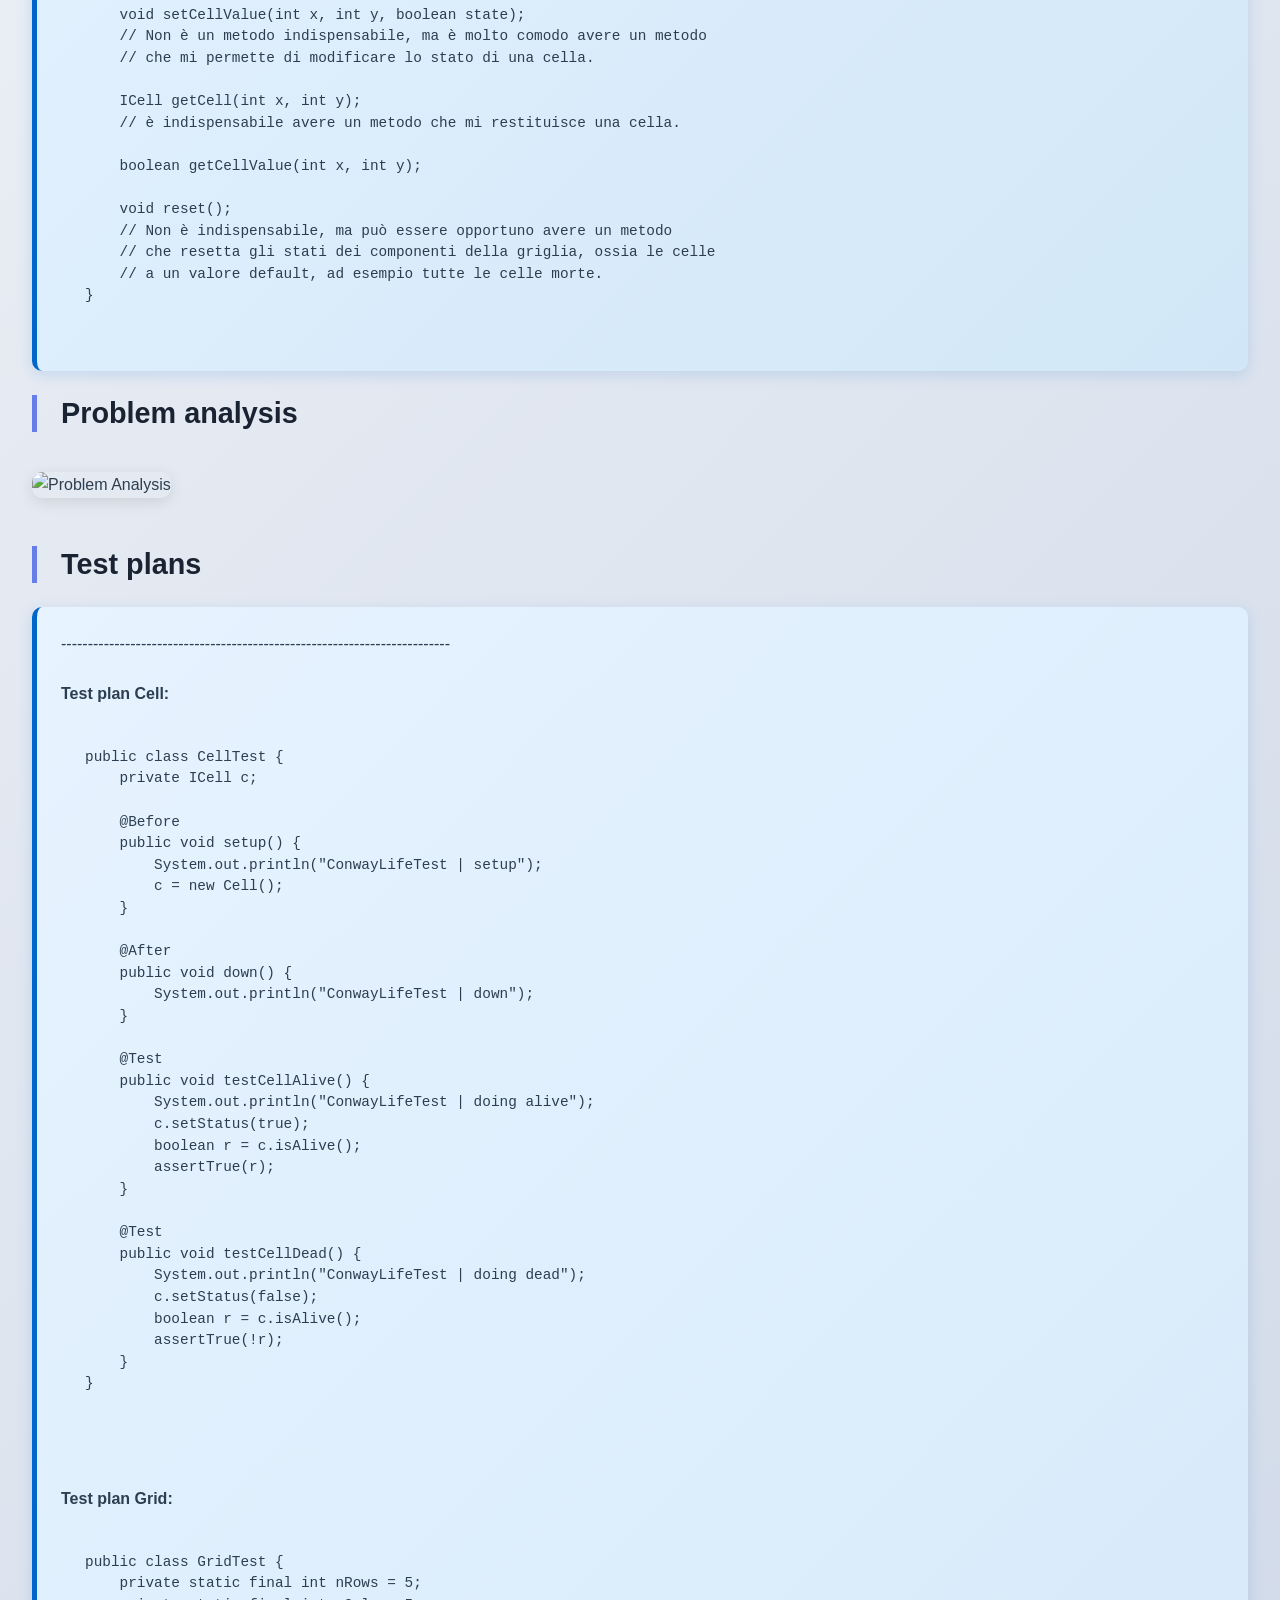
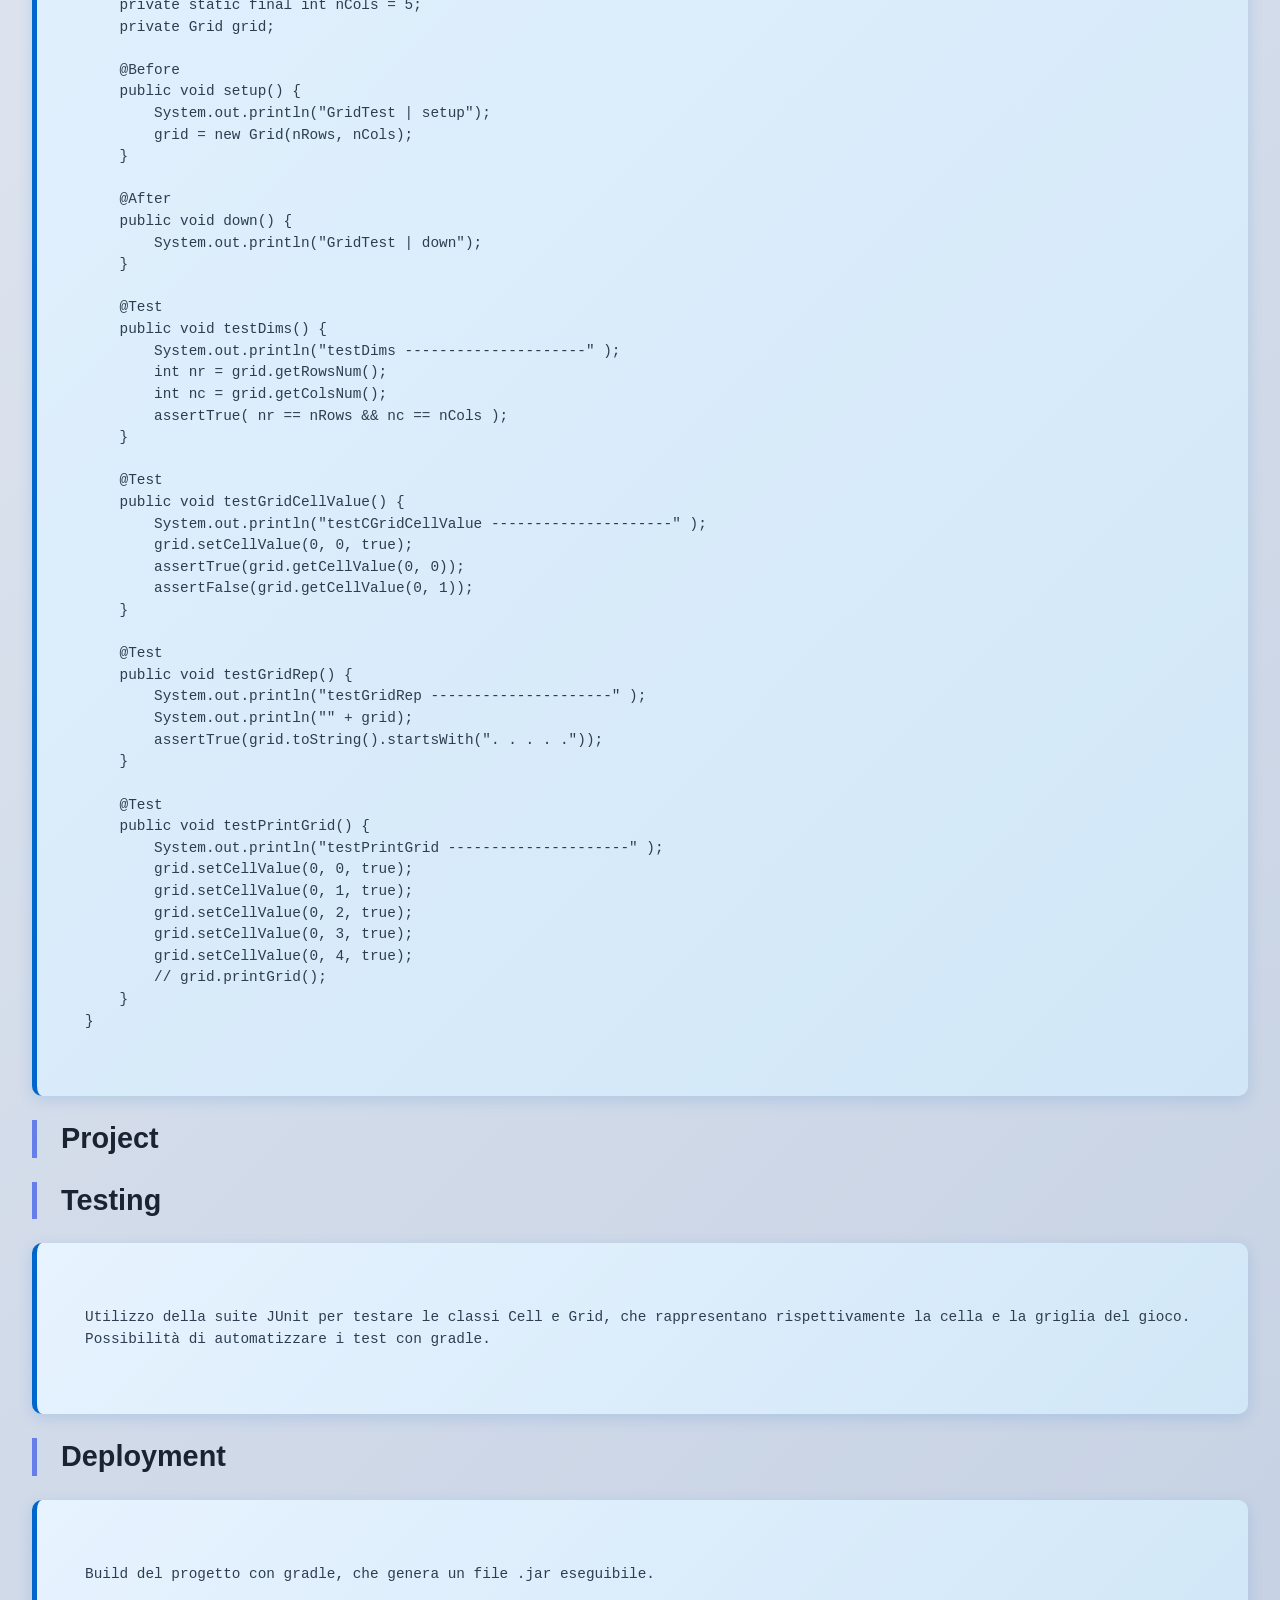
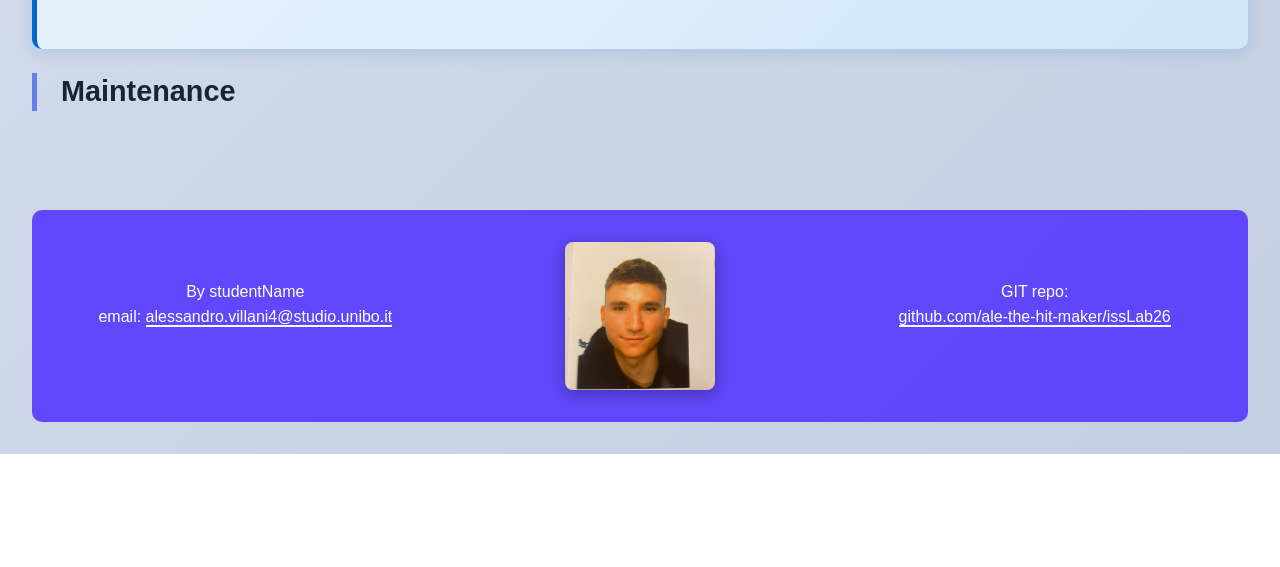
==== commit e3813ab7: "aggiornati file sprint" ====
--- a/docs/sprint1.html
+++ b/docs/sprint1.html
@@ -49,18 +49,19 @@
 
 <div class="body"> 
 <h2>Introduction</h2>
-</pre>
+<div class="remark">>
+<pre>
 Primo prototipo in Java con dispositivi Mock di I/O.
 </pre>
+</div>
 
 <h2>Requirements</h2>
 
- 
 <div class="remark">
 <pre>
 R1  Realizzare una versione in Java del gioco Life di Conway, come gioco zero-player. 
     Il gioco consiste nell’introdurre una Griglia di Celle il cui stato (cella ‘viva’ o cella ‘morta’) 
-    evolve come stabilito dallle regole di ConwayLife
+    evolve come stabilito dalle regole di ConwayLife
 
 R2  L’utente umano deve poter:
      - specificare la configurazione iniziale della griglia del gioco    
@@ -120,10 +121,10 @@
 
 <h2>Problem analysis</h2>
  
-<img src="./img/AnalisiDelProblema.png" alt="Problem Analysis" width="40%" height="40%">
+<img src="./img/AnalisiDelProblema_s0.png" alt="Problem Analysis" width="40%" height="40%">
 
 <h2>Test plans</h2> 
-
+<div class="remark">
 	<p>-------------------------------------------------------------------------</p>
 	<b>Test plan Cell:</b>
 	<br>
@@ -210,21 +211,26 @@
         // grid.printGrid();
     }
 }</code></pre>
+</div>
 
 <h2>Project</h2> 
  
  
 
-<h2>Testing</h2> 
-</pre>
+<h2>Testing</h2>
+<div class="remark">
+<pre>
 Utilizzo della suite JUnit per testare le classi Cell e Grid, che rappresentano rispettivamente la cella e la griglia del gioco.
 Possibilità di automatizzare i test con gradle. 
 </pre>
+</div>
 
 <h2>Deployment</h2> 
-</pre>
+<div class="remark">
+<pre>
 Build del progetto con gradle, che genera un file .jar eseguibile.
 </pre>
+</div>
 
 <h2>Maintenance</h2> 
  
